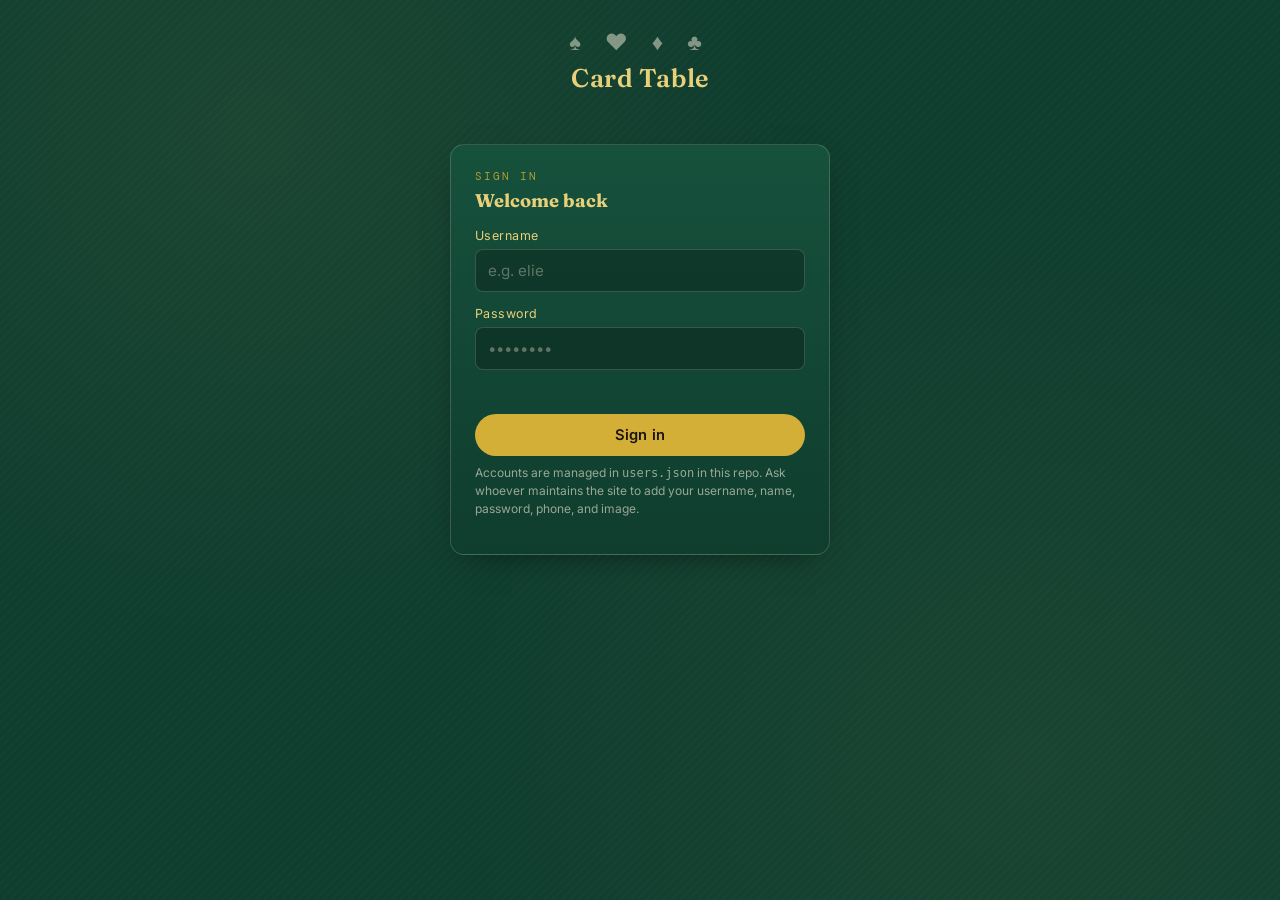
==== index.html @ 68acfe85 "Add files via upload" ====
<!DOCTYPE html>
<html lang="en">
<head>
<meta charset="UTF-8">
<meta name="viewport" content="width=device-width, initial-scale=1.0">
<title>Card Table — Sign In</title>
<link rel="preconnect" href="https://fonts.googleapis.com">
<link href="https://fonts.googleapis.com/css2?family=Fraunces:wght@500;600;700&family=Inter:wght@400;500;600;700&family=DM+Mono:wght@400;500&display=swap" rel="stylesheet">
<link rel="stylesheet" href="style.css">
</head>
<body>
<div class="wrap" style="max-width: 420px;">
  <div class="brand" style="justify-content: center; border-bottom: none; margin-bottom: 36px;">
    <div style="text-align:center;">
      <div class="suit" style="display:block; margin-bottom: 6px; font-size:1.4rem; letter-spacing:0.4em;">♠ ♥ ♦ ♣</div>
      <h1>Card Table</h1>
    </div>
  </div>

  <div class="panel">
    <p class="eyebrow">Sign in</p>
    <h2 style="margin-top:0;">Welcome back</h2>

    <label for="username">Username</label>
    <input type="text" id="username" autocomplete="username" placeholder="e.g. elie">

    <label for="password">Password</label>
    <input type="password" id="password" autocomplete="current-password" placeholder="••••••••">

    <div class="error" id="loginError"></div>

    <button class="full" id="loginBtn" style="margin-top: 18px;">Sign in</button>

    <p class="token-note">
      Accounts are managed in <code>users.json</code> in this repo. Ask whoever maintains
      the site to add your username, name, password, phone, and image.
    </p>
  </div>
</div>

<script src="common.js"></script>
<script>
document.getElementById("loginBtn").addEventListener("click", login);
document.getElementById("password").addEventListener("keydown", (e) => {
  if (e.key === "Enter") login();
});

async function login() {
  const errEl = document.getElementById("loginError");
  errEl.textContent = "";
  const username = document.getElementById("username").value.trim();
  const password = document.getElementById("password").value;

  if (!username || !password) {
    errEl.textContent = "Enter both username and password.";
    return;
  }

  const btn = document.getElementById("loginBtn");
  btn.disabled = true;
  btn.textContent = "Checking…";

  try {
    // Load users.json — try local relative path first (works on GitHub Pages),
    // fall back to GitHub Contents API if needed.
    let users;
    try {
      const res = await fetch("users.json", { cache: "no-store" });
      if (!res.ok) throw new Error("local fetch failed");
      const data = await res.json();
      users = data.users;
    } catch {
      const { json } = await fetchJsonFile("users.json");
      users = json.users;
    }

    const match = (users || []).find(
      u => u.username.toLowerCase() === username.toLowerCase() && u.password === password
    );

    if (!match) {
      errEl.textContent = "Username or password is incorrect.";
      btn.disabled = false;
      btn.textContent = "Sign in";
      return;
    }

    sessionStorage.setItem("cg_session", JSON.stringify({
      username: match.username,
      firstName: match.firstName,
      lastName: match.lastName,
      phone: match.phone || "",
      image: match.image || ""
    }));

    window.location.href = "app.html";
  } catch (e) {
    errEl.textContent = "Could not load user list. " + e.message;
    btn.disabled = false;
    btn.textContent = "Sign in";
  }
}
</script>
</body>
</html>
---- style.css ----
:root {
  --felt-dark: #0f3d2e;
  --felt: #16513c;
  --felt-light: #1f6b4c;
  --gold: #d4af37;
  --gold-soft: #e8cf7a;
  --cream: #f4ecd8;
  --ink: #1c1410;
  --ink-soft: #3a2f28;
  --red-chip: #b1473e;
  --line: rgba(244, 236, 216, 0.18);

  --font-display: "Fraunces", "Georgia", serif;
  --font-body: "Inter", -apple-system, sans-serif;
  --font-num: "DM Mono", "Courier New", monospace;
}

* { box-sizing: border-box; }

html, body {
  margin: 0;
  padding: 0;
  min-height: 100%;
  background: var(--felt-dark);
  background-image:
    radial-gradient(circle at 20% 15%, rgba(232, 207, 122, 0.06), transparent 40%),
    radial-gradient(circle at 80% 85%, rgba(232, 207, 122, 0.05), transparent 45%),
    repeating-linear-gradient(135deg, rgba(255,255,255,0.015) 0px, rgba(255,255,255,0.015) 2px, transparent 2px, transparent 6px);
  color: var(--cream);
  font-family: var(--font-body);
  -webkit-font-smoothing: antialiased;
}

a { color: inherit; }

.wrap {
  max-width: 720px;
  margin: 0 auto;
  padding: 28px 20px 60px;
  min-height: 100vh;
}

.brand {
  display: flex;
  align-items: baseline;
  justify-content: space-between;
  margin-bottom: 28px;
  padding-bottom: 14px;
  border-bottom: 1px solid var(--line);
}

.brand h1 {
  font-family: var(--font-display);
  font-weight: 600;
  font-size: 1.6rem;
  letter-spacing: 0.02em;
  margin: 0;
  color: var(--gold-soft);
}

.brand .suit {
  font-size: 1.1rem;
  opacity: 0.5;
  letter-spacing: 0.3em;
}

.user-chip {
  display: flex;
  align-items: center;
  gap: 10px;
  font-size: 0.85rem;
  color: var(--cream);
}

.user-chip img {
  width: 32px; height: 32px;
  border-radius: 50%;
  border: 2px solid var(--gold);
  object-fit: cover;
}

.logout-link {
  font-size: 0.75rem;
  color: var(--gold-soft);
  text-decoration: none;
  border: 1px solid var(--line);
  padding: 4px 10px;
  border-radius: 999px;
  margin-left: 10px;
  transition: border-color .15s, color .15s;
}
.logout-link:hover { border-color: var(--gold); color: var(--gold); }

/* Cards / panels */
.panel {
  background: linear-gradient(180deg, var(--felt) 0%, var(--felt-dark) 100%);
  border: 1px solid var(--line);
  border-radius: 14px;
  padding: 24px;
  margin-bottom: 20px;
  box-shadow: 0 10px 30px -15px rgba(0,0,0,0.6);
}

.panel h2 {
  font-family: var(--font-display);
  font-size: 1.15rem;
  margin: 0 0 16px;
  color: var(--gold-soft);
  display: flex; align-items: center; gap: 10px;
}

.eyebrow {
  font-family: var(--font-num);
  font-size: 0.7rem;
  letter-spacing: 0.18em;
  text-transform: uppercase;
  color: var(--gold);
  opacity: 0.8;
  margin: 0 0 6px;
}

/* Forms */
label {
  display: block;
  font-size: 0.78rem;
  letter-spacing: 0.04em;
  color: var(--gold-soft);
  margin: 14px 0 6px;
}

input, select {
  width: 100%;
  background: rgba(0,0,0,0.25);
  border: 1px solid var(--line);
  border-radius: 8px;
  padding: 11px 12px;
  color: var(--cream);
  font-family: var(--font-body);
  font-size: 0.95rem;
  outline: none;
  transition: border-color .15s, background .15s;
}
input:focus, select:focus {
  border-color: var(--gold);
  background: rgba(0,0,0,0.35);
}
input::placeholder { color: rgba(244,236,216,0.35); }

button, .btn {
  font-family: var(--font-body);
  font-weight: 600;
  font-size: 0.92rem;
  letter-spacing: 0.01em;
  padding: 12px 20px;
  border-radius: 999px;
  border: none;
  cursor: pointer;
  background: var(--gold);
  color: var(--ink);
  transition: transform .12s, box-shadow .12s, background .15s;
}
button:hover, .btn:hover { background: var(--gold-soft); transform: translateY(-1px); }
button:active, .btn:active { transform: translateY(0); }
button:focus-visible, .btn:focus-visible, a:focus-visible, input:focus-visible, select:focus-visible {
  outline: 2px solid var(--gold-soft);
  outline-offset: 2px;
}

button.secondary {
  background: transparent;
  color: var(--gold-soft);
  border: 1px solid var(--line);
}
button.secondary:hover { border-color: var(--gold); background: rgba(212,175,55,0.08); }

button.full { width: 100%; }

.error {
  color: var(--red-chip);
  font-size: 0.85rem;
  margin-top: 10px;
  min-height: 1.2em;
}

/* Game picker */
.game-grid {
  display: grid;
  grid-template-columns: repeat(2, 1fr);
  gap: 14px;
}

.game-card {
  display: flex;
  flex-direction: column;
  align-items: flex-start;
  gap: 8px;
  padding: 20px 18px;
  border-radius: 12px;
  border: 1px solid var(--line);
  background: rgba(0,0,0,0.18);
  text-decoration: none;
  color: var(--cream);
  cursor: pointer;
  transition: border-color .15s, background .15s, transform .12s;
  text-align: left;
  font-family: var(--font-body);
}
.game-card:hover {
  border-color: var(--gold);
  background: rgba(212,175,55,0.08);
  transform: translateY(-2px);
}
.game-card .gname {
  font-family: var(--font-display);
  font-size: 1.25rem;
  color: var(--gold-soft);
}
.game-card .grule {
  font-size: 0.78rem;
  opacity: 0.75;
  line-height: 1.4;
}

/* Score ledger */
.ledger {
  border: 1px solid var(--line);
  border-radius: 10px;
  overflow: hidden;
}
.ledger table {
  width: 100%;
  border-collapse: collapse;
  font-family: var(--font-num);
}
.ledger th {
  font-family: var(--font-body);
  font-weight: 600;
  font-size: 0.8rem;
  letter-spacing: 0.03em;
  text-align: center;
  padding: 10px 6px;
  background: rgba(212,175,55,0.12);
  color: var(--gold-soft);
  border-bottom: 1px solid var(--line);
}
.ledger td {
  text-align: center;
  padding: 10px 6px;
  border-bottom: 1px solid var(--line);
  font-size: 1.05rem;
}
.ledger tr:last-child td { border-bottom: none; }
.ledger .total-row td {
  font-weight: 700;
  font-size: 1.25rem;
  color: var(--gold-soft);
  background: rgba(0,0,0,0.2);
  border-top: 2px solid var(--gold);
}
.ledger .row-num {
  font-family: var(--font-body);
  font-size: 0.75rem;
  opacity: 0.45;
}
.ledger .winner-cell { color: var(--gold-soft); }

.score-input-row {
  display: grid;
  grid-template-columns: 1fr 1fr;
  gap: 10px;
  margin-top: 14px;
}
.score-input-row .field label { margin-top: 0; }

.team-label {
  font-family: var(--font-display);
  font-size: 1rem;
  color: var(--gold-soft);
  margin-bottom: 2px;
}
.team-sub {
  font-size: 0.75rem;
  opacity: 0.6;
  margin-bottom: 8px;
}

.banner {
  text-align: center;
  padding: 18px;
  border-radius: 10px;
  background: linear-gradient(135deg, rgba(212,175,55,0.18), rgba(212,175,55,0.05));
  border: 1px solid var(--gold);
  margin-bottom: 18px;
}
.banner .trophy { font-size: 1.8rem; }
.banner h3 {
  font-family: var(--font-display);
  margin: 6px 0 2px;
  font-size: 1.3rem;
  color: var(--gold-soft);
}

/* Dice (Tawle) */
.dice-area {
  display: flex;
  justify-content: center;
  gap: 28px;
  padding: 30px 0 18px;
}
.die {
  width: 84px; height: 84px;
  background: var(--cream);
  border-radius: 14px;
  display: grid;
  grid-template-columns: repeat(3, 1fr);
  grid-template-rows: repeat(3, 1fr);
  padding: 12px;
  box-shadow: 0 8px 18px -8px rgba(0,0,0,0.7), inset 0 0 0 2px rgba(0,0,0,0.05);
  transition: transform .5s cubic-bezier(.2,1.4,.4,1);
}
.die.rolling { animation: tumble .5s ease-in-out; }
@keyframes tumble {
  0% { transform: rotate(0deg) scale(1); }
  50% { transform: rotate(180deg) scale(1.08); }
  100% { transform: rotate(360deg) scale(1); }
}
@media (prefers-reduced-motion: reduce) {
  .die.rolling { animation: none; }
}
.pip {
  width: 12px; height: 12px;
  border-radius: 50%;
  background: var(--ink);
  align-self: center;
  justify-self: center;
  opacity: 0;
}
.pip.on { opacity: 1; }

.dice-sum {
  text-align: center;
  font-family: var(--font-display);
  font-size: 2rem;
  color: var(--gold-soft);
  margin-bottom: 6px;
}
.dice-double {
  text-align: center;
  font-size: 0.85rem;
  color: var(--gold);
  letter-spacing: 0.05em;
  min-height: 1.4em;
}

/* History list */
.hist-item {
  display: flex;
  justify-content: space-between;
  align-items: center;
  padding: 12px 0;
  border-bottom: 1px solid var(--line);
  font-size: 0.9rem;
}
.hist-item:last-child { border-bottom: none; }
.hist-item .hgame {
  font-family: var(--font-display);
  color: var(--gold-soft);
  font-size: 1rem;
}
.hist-item .hdate {
  font-size: 0.72rem;
  opacity: 0.55;
  font-family: var(--font-num);
}
.hist-item .hwinner {
  text-align: right;
  font-size: 0.85rem;
}

.empty-state {
  text-align: center;
  padding: 30px 10px;
  opacity: 0.6;
  font-size: 0.9rem;
}

.bottom-nav {
  display: flex;
  gap: 10px;
  margin-top: 8px;
}
.bottom-nav .btn { flex: 1; text-align: center; }

.token-note {
  font-size: 0.75rem;
  opacity: 0.6;
  margin-top: 8px;
  line-height: 1.5;
}

.tag {
  display: inline-block;
  font-size: 0.7rem;
  letter-spacing: 0.06em;
  text-transform: uppercase;
  padding: 3px 8px;
  border-radius: 999px;
  border: 1px solid var(--gold);
  color: var(--gold-soft);
}

@media (max-width: 420px) {
  .game-grid { grid-template-columns: 1fr; }
  .die { width: 64px; height: 64px; padding: 8px; }
}
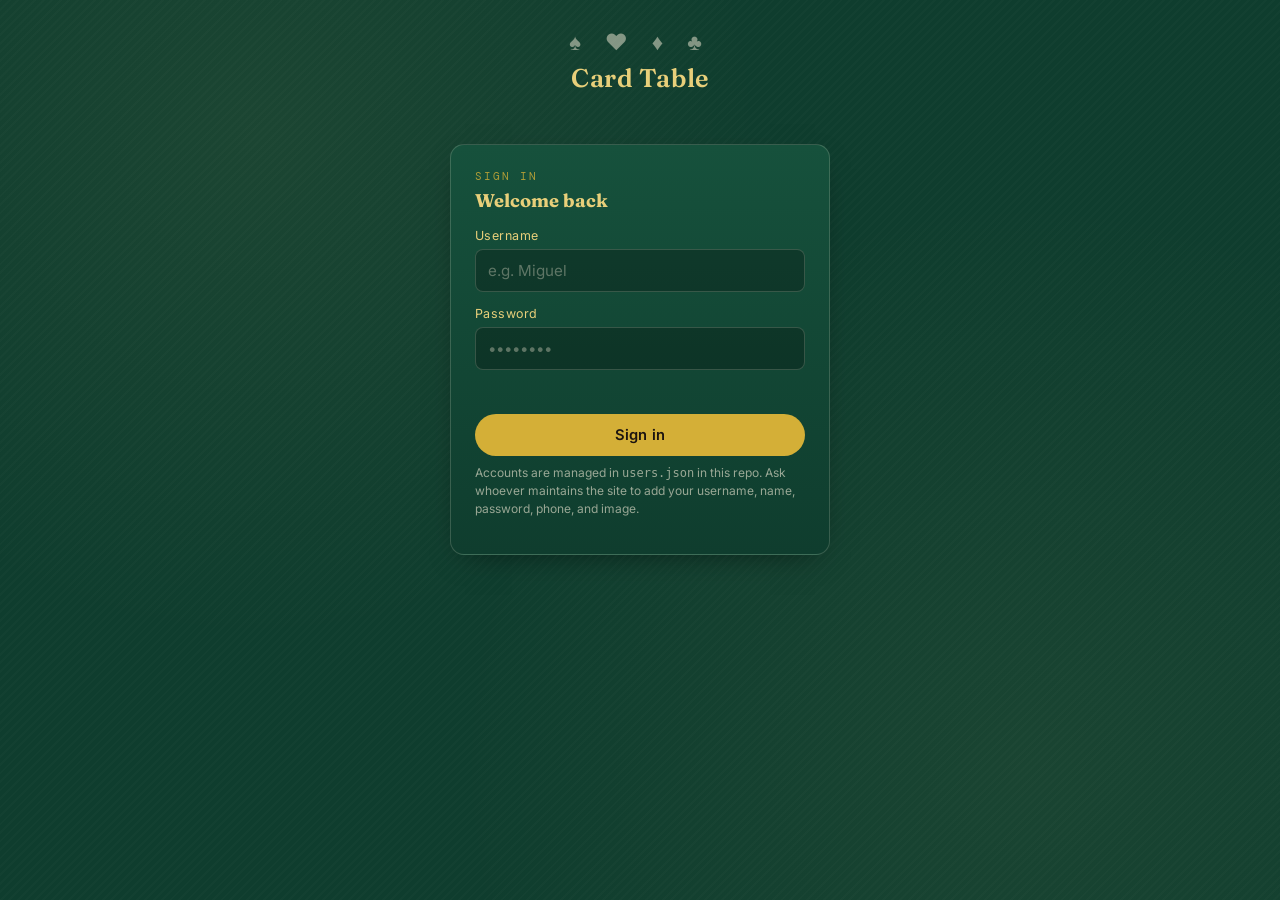
==== commit cb174283: "Update index.html" ====
--- a/index.html
+++ b/index.html
@@ -6,6 +6,7 @@
 <title>Card Table — Sign In</title>
 <link rel="preconnect" href="https://fonts.googleapis.com">
 <link href="https://fonts.googleapis.com/css2?family=Fraunces:wght@500;600;700&family=Inter:wght@400;500;600;700&family=DM+Mono:wght@400;500&display=swap" rel="stylesheet">
+<link rel="icon" type="image/svg+xml" href="favicon.svg">
 <link rel="stylesheet" href="style.css">
 </head>
 <body>
@@ -22,7 +23,7 @@
     <h2 style="margin-top:0;">Welcome back</h2>
 
     <label for="username">Username</label>
-    <input type="text" id="username" autocomplete="username" placeholder="e.g. elie">
+    <input type="text" id="username" autocomplete="username" placeholder="e.g. Miguel">
 
     <label for="password">Password</label>
     <input type="password" id="password" autocomplete="current-password" placeholder="••••••••">
@@ -61,18 +62,7 @@
   btn.textContent = "Checking…";
 
   try {
-    // Load users.json — try local relative path first (works on GitHub Pages),
-    // fall back to GitHub Contents API if needed.
-    let users;
-    try {
-      const res = await fetch("users.json", { cache: "no-store" });
-      if (!res.ok) throw new Error("local fetch failed");
-      const data = await res.json();
-      users = data.users;
-    } catch {
-      const { json } = await fetchJsonFile("users.json");
-      users = json.users;
-    }
+    const users = await fetchUsers();
 
     const match = (users || []).find(
       u => u.username.toLowerCase() === username.toLowerCase() && u.password === password
@@ -90,7 +80,8 @@
       firstName: match.firstName,
       lastName: match.lastName,
       phone: match.phone || "",
-      image: match.image || ""
+      image: match.image || "",
+      isAdmin: !!match.isAdmin
     }));
 
     window.location.href = "app.html";
--- a/style.css
+++ b/style.css
@@ -70,6 +70,8 @@
   gap: 10px;
   font-size: 0.85rem;
   color: var(--cream);
+  flex-wrap: wrap;
+  justify-content: flex-end;
 }
 
 .user-chip img {
@@ -139,6 +141,10 @@
   font-size: 0.95rem;
   outline: none;
   transition: border-color .15s, background .15s;
+}
+input[type="radio"], input[type="checkbox"] {
+  width: auto;
+  padding: 0;
 }
 input:focus, select:focus {
   border-color: var(--gold);
@@ -173,7 +179,7 @@
 }
 button.secondary:hover { border-color: var(--gold); background: rgba(212,175,55,0.08); }
 
-button.full { width: 100%; }
+button.full, a.btn.full { width: 100%; text-align: center; }
 
 .error {
   color: var(--red-chip);
@@ -269,6 +275,9 @@
   grid-template-columns: 1fr 1fr;
   gap: 10px;
   margin-top: 14px;
+}
+.score-input-row.cols-4 {
+  grid-template-columns: 1fr 1fr 1fr 1fr;
 }
 .score-input-row .field label { margin-top: 0; }
 
@@ -376,6 +385,11 @@
   text-align: right;
   font-size: 0.85rem;
 }
+.hist-item .hloser {
+  font-size: 0.72rem;
+  opacity: 0.5;
+  margin-top: 2px;
+}
 
 .empty-state {
   text-align: center;
@@ -412,4 +426,5 @@
 @media (max-width: 420px) {
   .game-grid { grid-template-columns: 1fr; }
   .die { width: 64px; height: 64px; padding: 8px; }
-}
+  .score-input-row.cols-4 { grid-template-columns: 1fr 1fr; }
+}
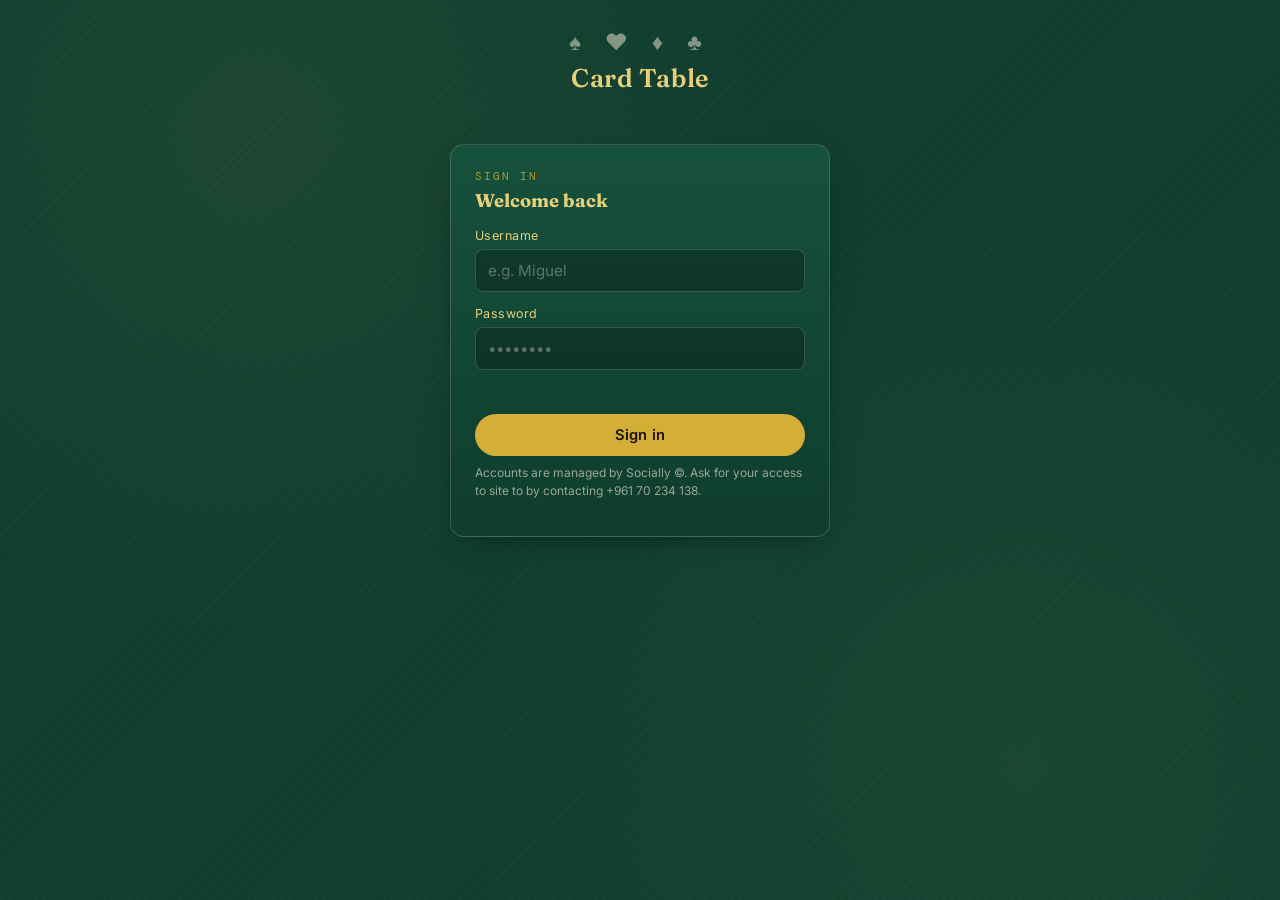
==== commit 2acbeec2: "Update index.html" ====
--- a/index.html
+++ b/index.html
@@ -33,8 +33,8 @@
     <button class="full" id="loginBtn" style="margin-top: 18px;">Sign in</button>
 
     <p class="token-note">
-      Accounts are managed in <code>users.json</code> in this repo. Ask whoever maintains
-      the site to add your username, name, password, phone, and image.
+      Accounts are managed by Socially ©. Ask for your access
+      to site to by contacting +961 70 234 138.
     </p>
   </div>
 </div>
